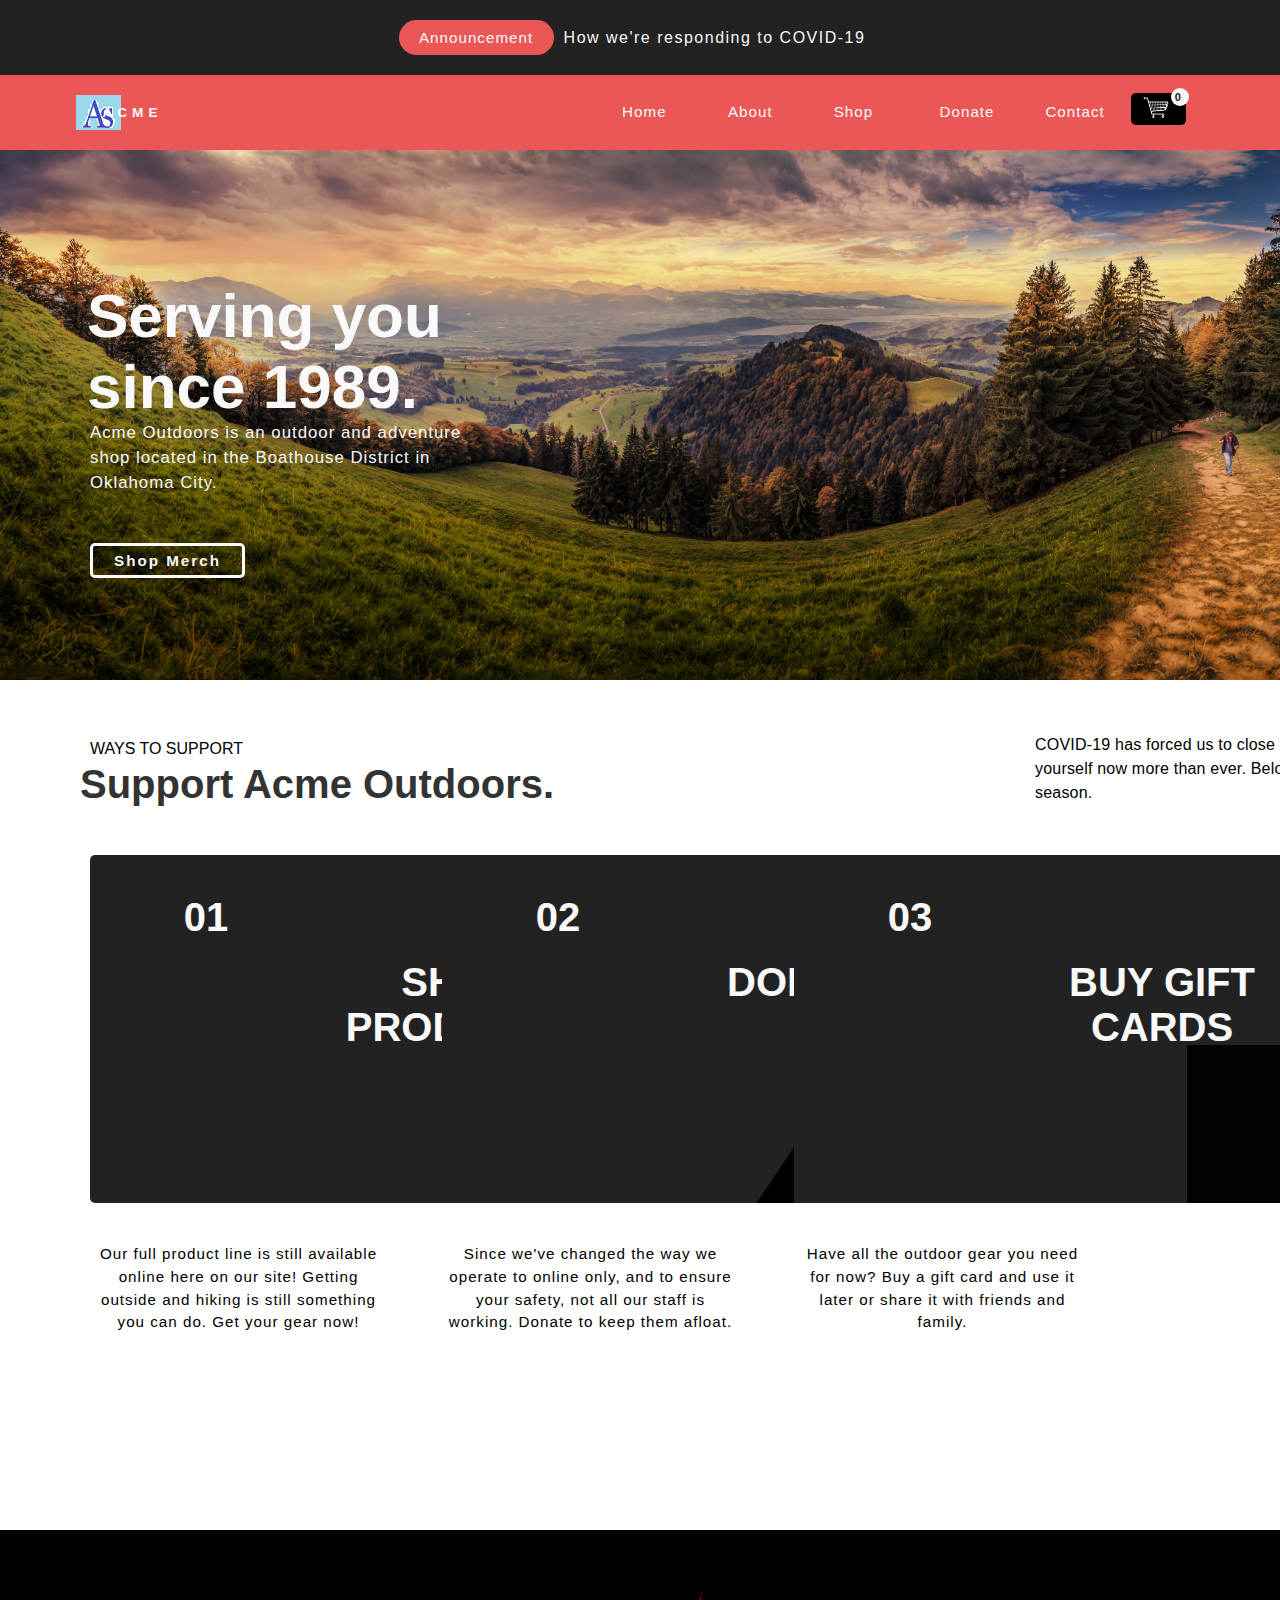
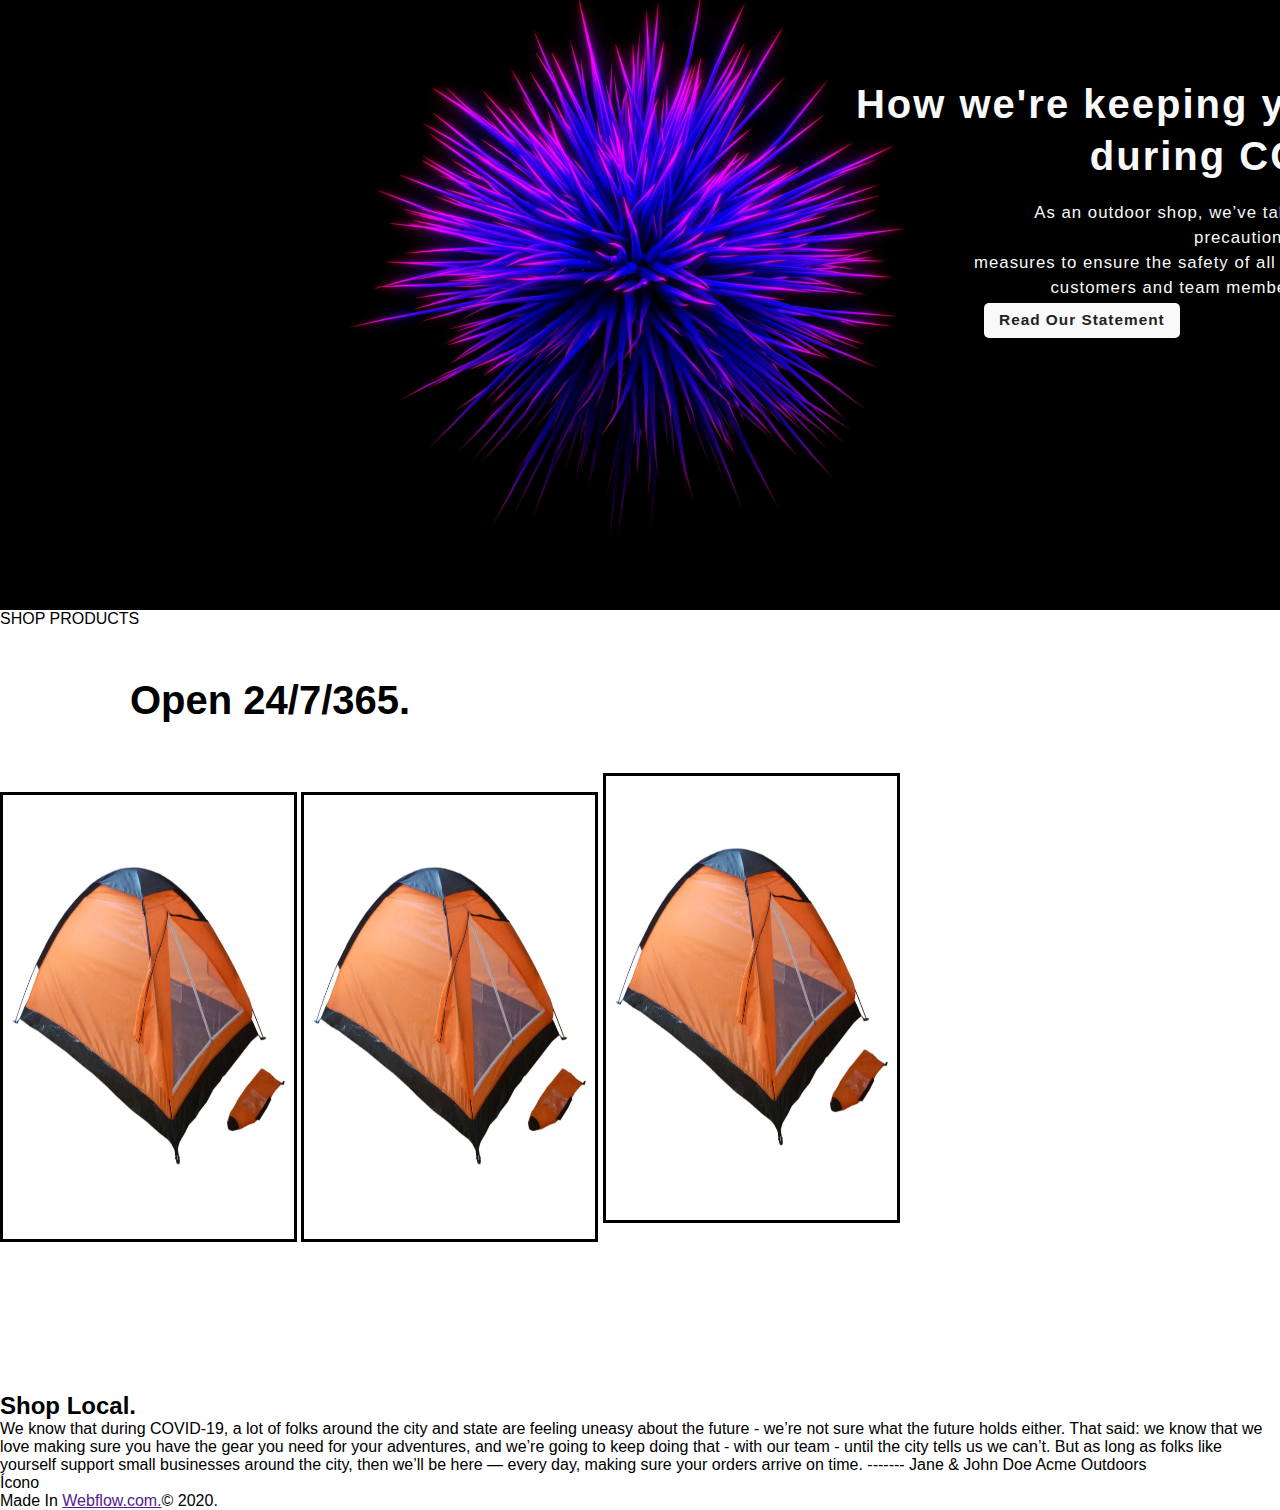
==== index.html @ 79cf7674 "Iniciando el proyecto" ====
<!DOCTYPE html>
<html lang="en">
<head>
    <meta charset="UTF-8">
    <meta http-equiv="X-UA-Compatible" content="IE=edge">
    <meta name="viewport" content="width=device-width, initial-scale=1.0">
    <link rel="stylesheet" href="estilo.css">

    <title>Biznus Template</title>
</head>
<body>
    <header>
        <section class="covid">
            <button>Announcement</button>
            <p>How we're responding to COVID-19</p>
        </section>
        <section class="menu">
            <img src="Logo.jpeg" alt="">
            <span>ACME</span>
            <div>
                <a href="">Home</a>
                <a href="">About</a>
                <a href="">Shop</a>
                <a href="">Donate</a>
                <a href="">Contact</a>
                <button>
                    <span>0</span>
                </button>
            </div>
        </section>
    </header>
    <main>
        <section> 
            <div class="sectionBanner">
                <h1>Serving you <br>since 1989. <br></h1>
                <p>Acme Outdoors is an outdoor and adventure <br></p>
                    <p> <br> shop located in the Boathouse District in</p>
                    <p><br> <br>Oklahoma City.</p>
                <button>Shop Merch</button>
            </div>
        </section>

        <section>
            <div class="section2">       
                <p>
                    <span>WAYS TO SUPPORT</span>
                    <h3 class="tittleSection">Support Acme Outdoors.</h2>
                </p>
                <p class="section2textoD">COVID-19 has forced us to close our retail space, but we need support from patrons like yourself now more than ever. Below, we’ve listed the best ways to help us through this season.</p>
            </div>
            <div class="sectionArt">
                <article >
                   <div class="art1">
                    <span>01</span>
                    <h3>SHOP PRODUCTS</h3>
                   </div> 
                   <p>Our full product line is still available online here on our site! Getting outside and hiking is still something you can do. Get your gear now!</p>
                </article>
                <article >
                    <div class="art2">
                     <span>02</span>
                     <h3>DONATE</h3>
                    </div> 
                    <p>Since we've changed the way we operate to online only, and to ensure your safety, not all our staff is working. Donate to keep them afloat.</p>
                 </article>
                 <article >
                    <div class="art3">
                     <span>03</span>
                     <h3>BUY GIFT CARDS</h3>
                    </div> 
                    <p>Have all the outdoor gear you need for now? Buy a gift card and use it later or share it with friends and family.</p>
                 </article>
            </div>
            
        </section>

        <section>
            <div class="sectionBanner2">
                <h2>How we're keeping you safe during COVID-19 <br> </h2>
                <p>As an outdoor shop, we’ve taken precautionary 
                    <br> measures to ensure the safety of all our 
                    <br> customers and team members.</p>
                <button>Read Our Statement</button>
            </div>

        </section>

        <section class="productos2">
            <p>
                <span>SHOP PRODUCTS</span>
                <h2>Open 24/7/365.</h2>
            </p>
            <article>
                <img src="campaña.webp" alt="">
                <h4>White Tend</h4>
                <p>$ 200.00 USD</p>
                <button>Detalis</button>
            </article>

            <article>
                <img src="campaña.webp" alt="">
                <h4>Tin Coffe Tumbler</h4>
                <p>$ 35.00 USD</p>
                <button>Detalis</button>
            </article>

            <article>
                <img src="campaña.webp" alt="">
                <span>
                    <button>Sale</button>
                </span>
                <h4>Blue Canvas Pack</h4>
                <p>$ 95.00 USD <span>$ 145.00 USD</span></p>
                <button>Detalis</button>
            </article>

        </section>
          
        <section>
            <span></span>
            <div>
                <h2>Shop Local.</h2>
                <p>We know that during COVID-19, a lot of folks around the city and state are feeling uneasy about the future - we’re not sure what the future holds either.

                    That said: we know that we love making sure you have the gear you need for your adventures, and we’re going to keep doing that - with our team - until the city tells us we can’t.
                    
                    But as long as folks like yourself support small businesses around the city, then we’ll be here — every day, making sure your orders arrive on time.
                    
                    -------
                    
                    Jane & John Doe
                <span>Acme Outdoors</span></p>
            </div>
        </section>

    </main>
    <footer>
        <div>
            <span>Ícono</span>
            <div>
                <a href=""></a>
                <a href=""></a>
                <a href=""></a>
            </div>
            <p>Made In <a href="">Webflow.com.</a>© 2020.</p>
        </div>
    </footer>
</body>
</html>
---- estilo.css ----
*{
    font-family: Arial, Helvetica, sans-serif;
    padding: 0;
    margin: 0;
    box-sizing: border-box;
}
:root{
    --primary-color:#eb5757;
    --second-color:#222;
    --light-color:#f9f9f9;
    --gera-color:#333;
}
header{
    background-color: var(--primary-color);
    width: 100vw;
    height: 150px;
    position: fixed;
    z-index: 1;

}
header .covid{   
    width: 100%;
    height: 75px;
    display: flex;
    justify-content: center;
    align-items: center;
    gap: 10px;
    color: var(--light-color);
    background-color:var(--second-color);
    order: 1;
}
header .covid button{
    position: relative;
    width: 155px;
    height: 35px;
    border-radius: 21px;
    left: -8px;
    font-size: 95%;
    border: none;
    background-color: var(--primary-color);
    color: var(--light-color);
    float: left;
    letter-spacing: 1px;



}
header .covid p{
    position: relative;
    font-size: 16px;
    letter-spacing: 1.5px;
    left: -8px;
    
}
header .menu{
    width: 100%;
    height: 75px;
    display: flex;
    justify-content: space-around;
    align-items: center;
    color: var(--light-color);
    padding-left: 180px;
    order: 1;
    

}

header .menu div{
    display: flex;
    gap: 15px;
    width: 600px;
    height: 45px;
    justify-content: space-around;
    align-items: center;
    color: var(--light-color);
    left: 2px;
}
header .menu span{
    position: relative;
    display: flex;
    left: -320px; 
    font-weight: bold;
    letter-spacing: 5px;
    font-size: 85%;
}
header .menu img{
    position: relative;
    display: flex;
    width: 45px;
    height: 35px;
    left: -170px;
}
header .menu div a{
    position: relative;
    height: 35px;
    width: 75px;
    padding-top: 8px;
    border-radius: 5px;
    text-decoration: none;
    color: var(--light-color);
    display: inline-block;
    transition:  all 0.8s ease;
    justify-content: center;
    letter-spacing: 1px;
    font-size: 95%;


}

header .menu div button{
    position: relative;
    left: -20px;
    width: 30px;
    height: 15px;
    border: none;
    background-color: var(--second-color);
    color: var(--light-color);
    border-radius: 18px;
    top: -4px;

}

header .menu button span{
    position: relative;
    left: 40px;
    top: -12px;
    width: 18px;
    height: 18px;
    border-radius:15PX;
    color: var(--second-color);
    justify-content: center;
    background-color: var(--light-color);
    font-size: smaller;
    align-items: center;
    order: 1;
}
header .menu div a:hover{
    background-color: var(--second-color);
}
header .menu div button{
    width: 55px;
    height: 32px;
    border-radius: 5px; /*ESTO ES PARA QUE SE CREE LA CURBA DE NUESTRO CIRCULO, REDONDEA EL BOTON */
    background-image: url("carrito1.0.PNG");
    background-color: black;
    background-repeat: no-repeat, repeat;
    position: relative;
    background-position:center;
    background-size: 60%; /* ESTO ES PARA QUE SE AJUSTE EL TAMAÑO DE LA IMAGEN DE ACUERDO AL TAMAÑO DEL BOTON */
    justify-content: center;

}
main section .sectionBanner{
    width: 100%;
    height: 680px;
    background-image: url("73486.jpg");
    background-repeat: no-repeat;
    background-position:center;
    background-size: cover; /* ESTO ES PARA QUE SE AJUSTE EL TAMAÑO DE LA IMAGEN DE ACUERDO AL TAMAÑO DEL BOTON */
    justify-content: center;
    display: flex;
    justify-content: space-between;
    align-items: center;

}
main section .sectionBanner h1{
    position: absolute;
    display: flex;
    top: 280px; /* parte superior */
    left: 87px; /* parte lateral */
    font-size: 62px;
    color: var(--light-color);
    font-weight: bolder;
}
main section .sectionBanner p{
    position: absolute;
    display: flex;
    color: var(--light-color);
    top: 420px;
    width: 40%;
    font-size: 105%;
    left: 90px;

    letter-spacing: 1px;
    line-height: 1.5;
}
main section .sectionBanner button{
    position: relative;
    width: 155px;
    height: 35px;
    border-radius: 5px;
    top:  220px;
    font-size: 95%;
    border: solid;
    background-color: rgba(0,0,0,0);
    color: var(--light-color);
    letter-spacing: 1px;
    left: 90px;
    letter-spacing: 2px;
    font-weight: bold;
}
main section .sectionBanner button:hover{
    background-color: var(--light-color);
    color: var(--second-color);
    border: none;
    
}
main section .section2{
    width: 100vh;
    height: 150px;
    left: 90px;
    top: 60px;
    display: flex;
    position: relative;
}
main .section2 .tittleSection{
    display: block;
    width: 90vh;
    height: 200px;
    font-size: 40px;
    line-height: 1.2;
    top: 20px;
    position: absolute;
    color: var(--gera-color);
    font-weight: bolder;

}
main .section2 .section2textoD{
    display: flex;
    width: 90vh;
    position: relative;
    justify-content: center;
    left: 78%;
    top:-7px;
    line-height: 1.5;
    letter-spacing: 0.2px;
}
main .section2 p span{
    display: flex;
    position: relative;
    width: 27vh;
}
main .sectionArt{
    width: 100vh;
    height: 700px;
    left: 90px;
    top: 60px;
    display: flex;
    position: relative;
    gap: 55px;
    top: 25px;
}

main .sectionArt .art1{
    width: 56vh;
    height: 348px;
    display: flex;
    position: relative;
    justify-content: center;
    background-image: url("circulo.png");
    background-repeat: no-repeat,repeat;
    background-size: 40%;
    background-position: 130% 130%;
    background-color: var(--second-color);
    border-radius: 5px;
}
main .sectionArt .art2{
    width: 56vh;
    height: 348px;
    display: flex;
    position: relative;
    justify-content: center;
    background-image: url("triangulo.webp");
    background-repeat: no-repeat,repeat;
    background-size: 55%;
    background-position: 125% 132%;
    background-color: var(--second-color);
}
main .sectionArt .art3{
    width: 56vh;
    height: 348px;
    display: flex;
    position: relative;
    justify-content: center;
    background-image: url("cuadrado.png");
    background-repeat: no-repeat,repeat;
    background-size: 40%;
    background-position: 130% 130%;
    background-color: var(--second-color);
    
}

main .sectionArt div h3{
    display: flex;
    position: relative;
    top: 105px;
}

main .sectionArt span,h3{
    color: var(--light-color);
    display: flex;
    position: relative;
    justify-content: space-around;
    width: 100vh;
    height: 150px;
    top: 40px;
    left: -10px;
    font-size: 40px;
    font-weight: bolder;
}
main .sectionArt p{
    display: flex;
    position: relative;
    line-height: 1.5;
    top: 40px;
    letter-spacing: 1px;
    font-size: 95%;
}

main section .sectionBanner2{
    width: 100%;
    height: 680px;
    background-image: url("banner2.jpg");
    background-repeat: no-repeat;
    background-position:center;
    background-size: cover; /* ESTO ES PARA QUE SE AJUSTE EL TAMAÑO DE LA IMAGEN DE ACUERDO AL TAMAÑO DEL BOTON */
    justify-content: center;
    display: flex;
    justify-content: space-between;
    align-items: center;
    float:right;
}
main section .sectionBanner2 h2{
    position: relative;
    width: 85vh;
    height: 200px;
    display: flex;
    font-size: 40px;
    color: var(--light-color);
    font-weight: bolder;
    float:right;
    justify-content: center;
    align-items: center;
    text-align:right;
    top: -140px;
    left: 725px;
    line-height: 1.3;
    letter-spacing: 2px;

}
main section .sectionBanner2 p{
    position: relative;
    display: flex;
    color: var(--light-color);
    font-size: 105%;
    letter-spacing: 1px;
    line-height: 1.5;
    text-align:right;
    justify-content: center;
    align-items: center;
    float:right;
    top: -20px;
    left: 225px;
    line-height: 1.5;


    
}
main section .sectionBanner2 button{
    position: relative;
    display: flex;
    width: 210px;
    height: 35px;
    border-radius: 5px;
    font-size: 96%;
    border: none;
    background-color: var(--light-color);
    color: var(--second-color);
    letter-spacing: 1px;
    justify-content: center;
    align-items: center;
    font-weight: bold;
    float:right;
    top: 50px;
    left: -100px;
    transition: border-color 300ms ease, background-color 300ms ease;
}
main section .sectionBanner2 button:hover{
    background-color: var(--primary-color);
    color: var(--light-color);
    
}
main .productos2 img{
    width: 33vh;
    height: 450px;
    position: relative;
    border: solid ;
    top: 100px;

}
main article{
    width: 33vh;
    height: 700px;
    justify-content: space-around;
    align-items: center;
    justify-content: center;
    display: inline-block;
    text-align: center;
    position: relative;

}
main .productos2 h2{
    display: flex;
    top: 50px;
    left: 130px;
    position: relative;
    font-size: 40px;
}
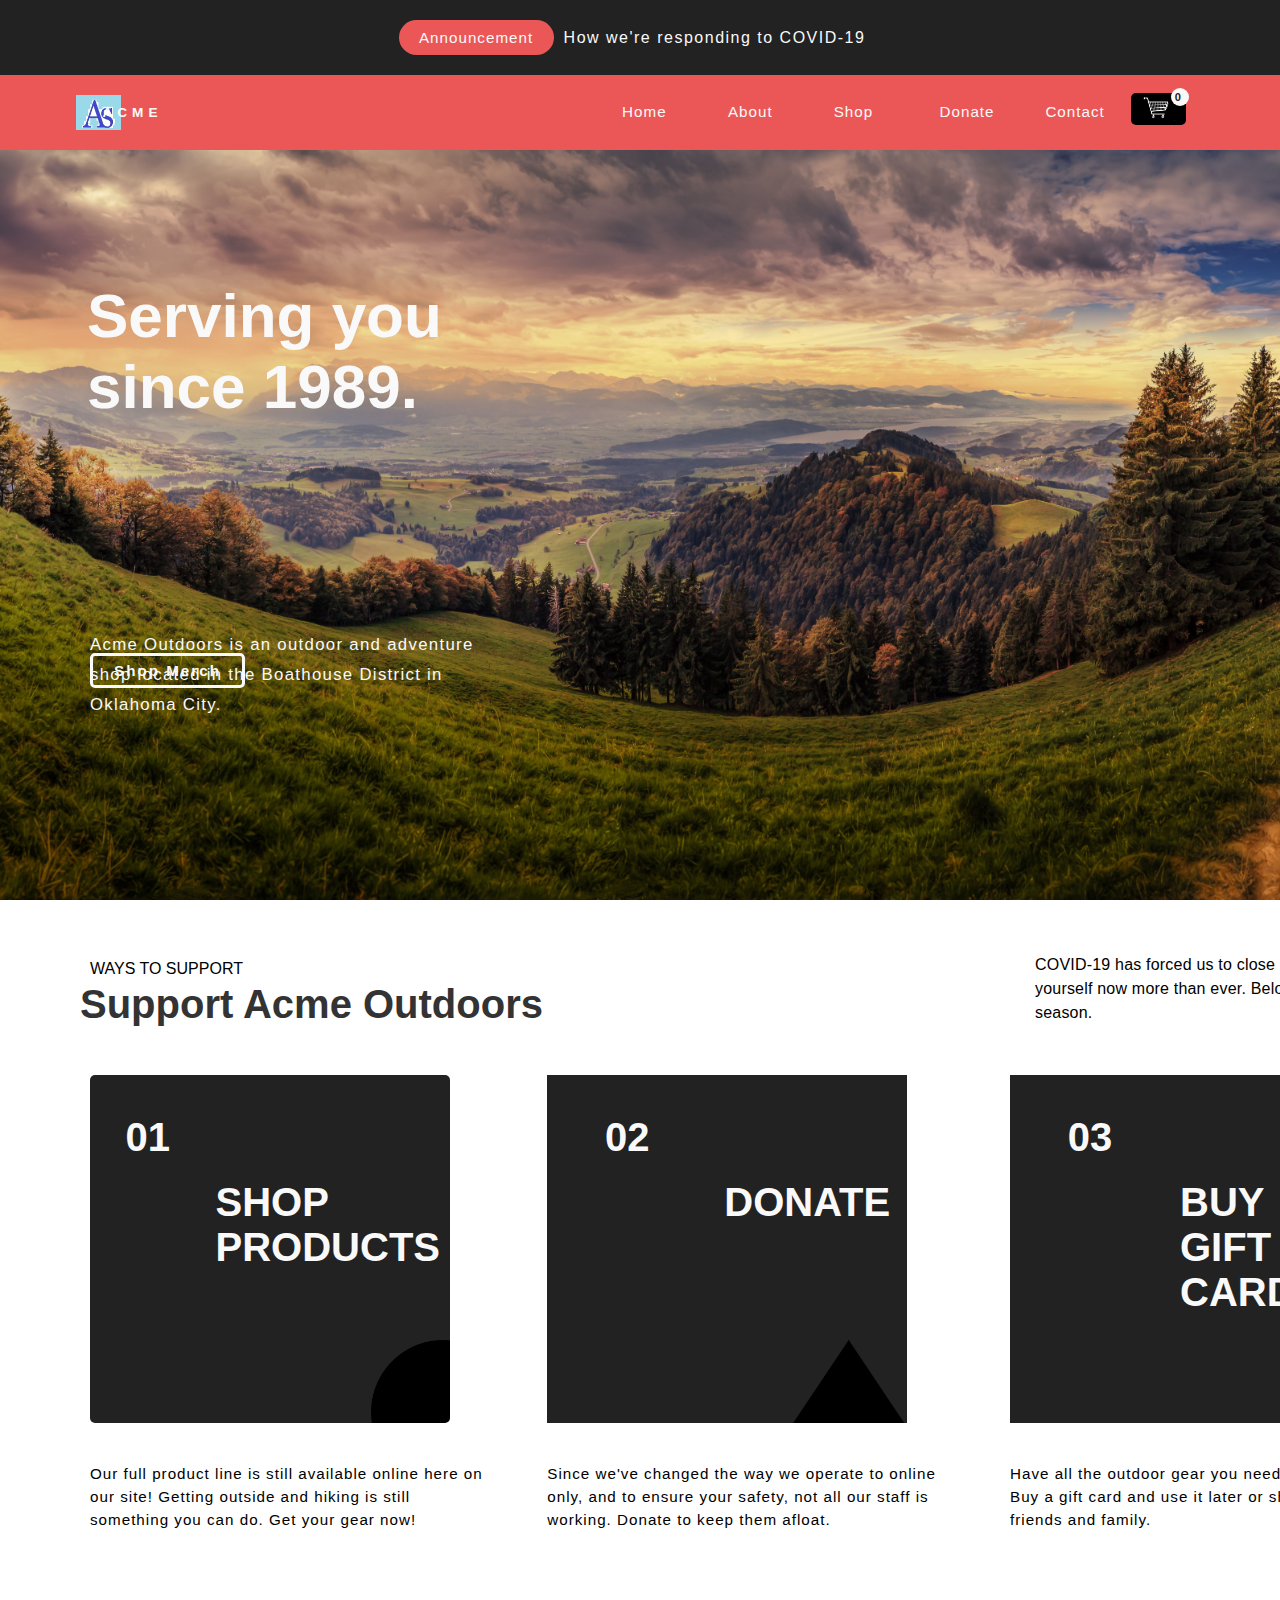
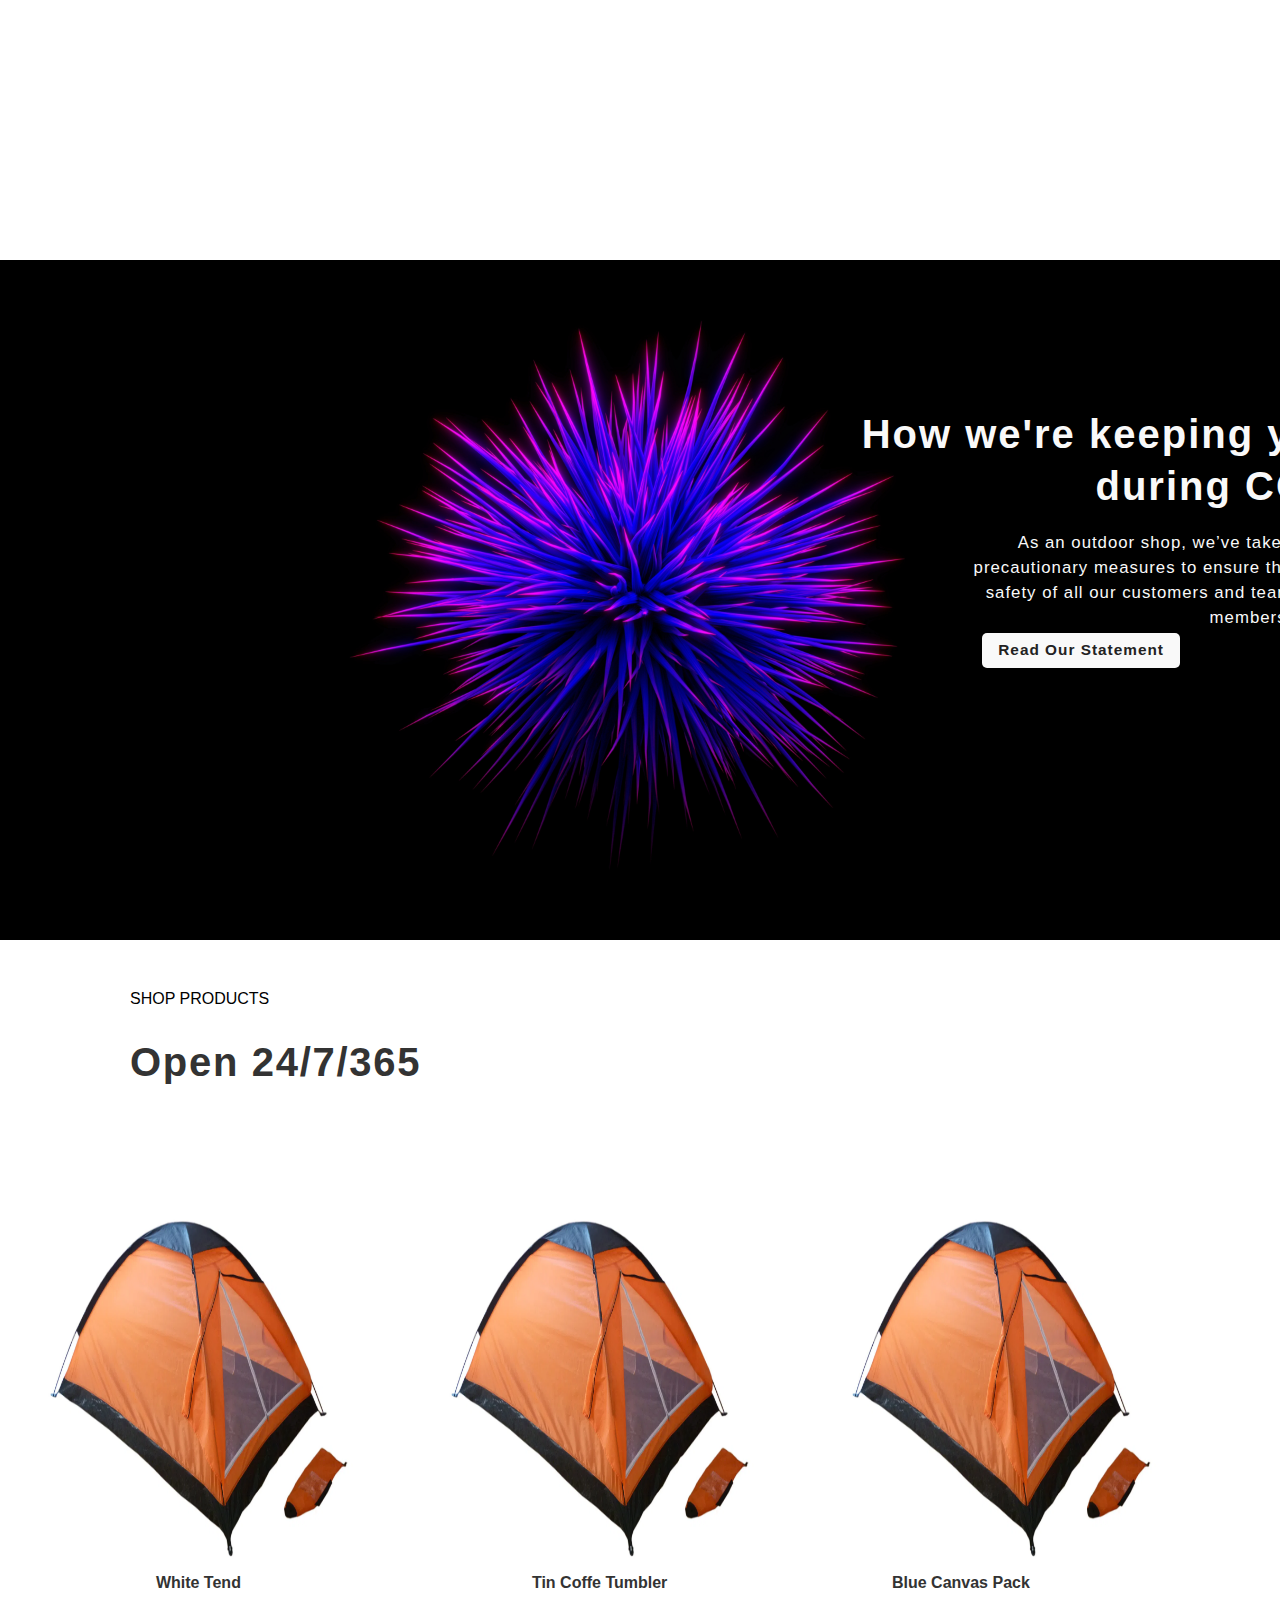
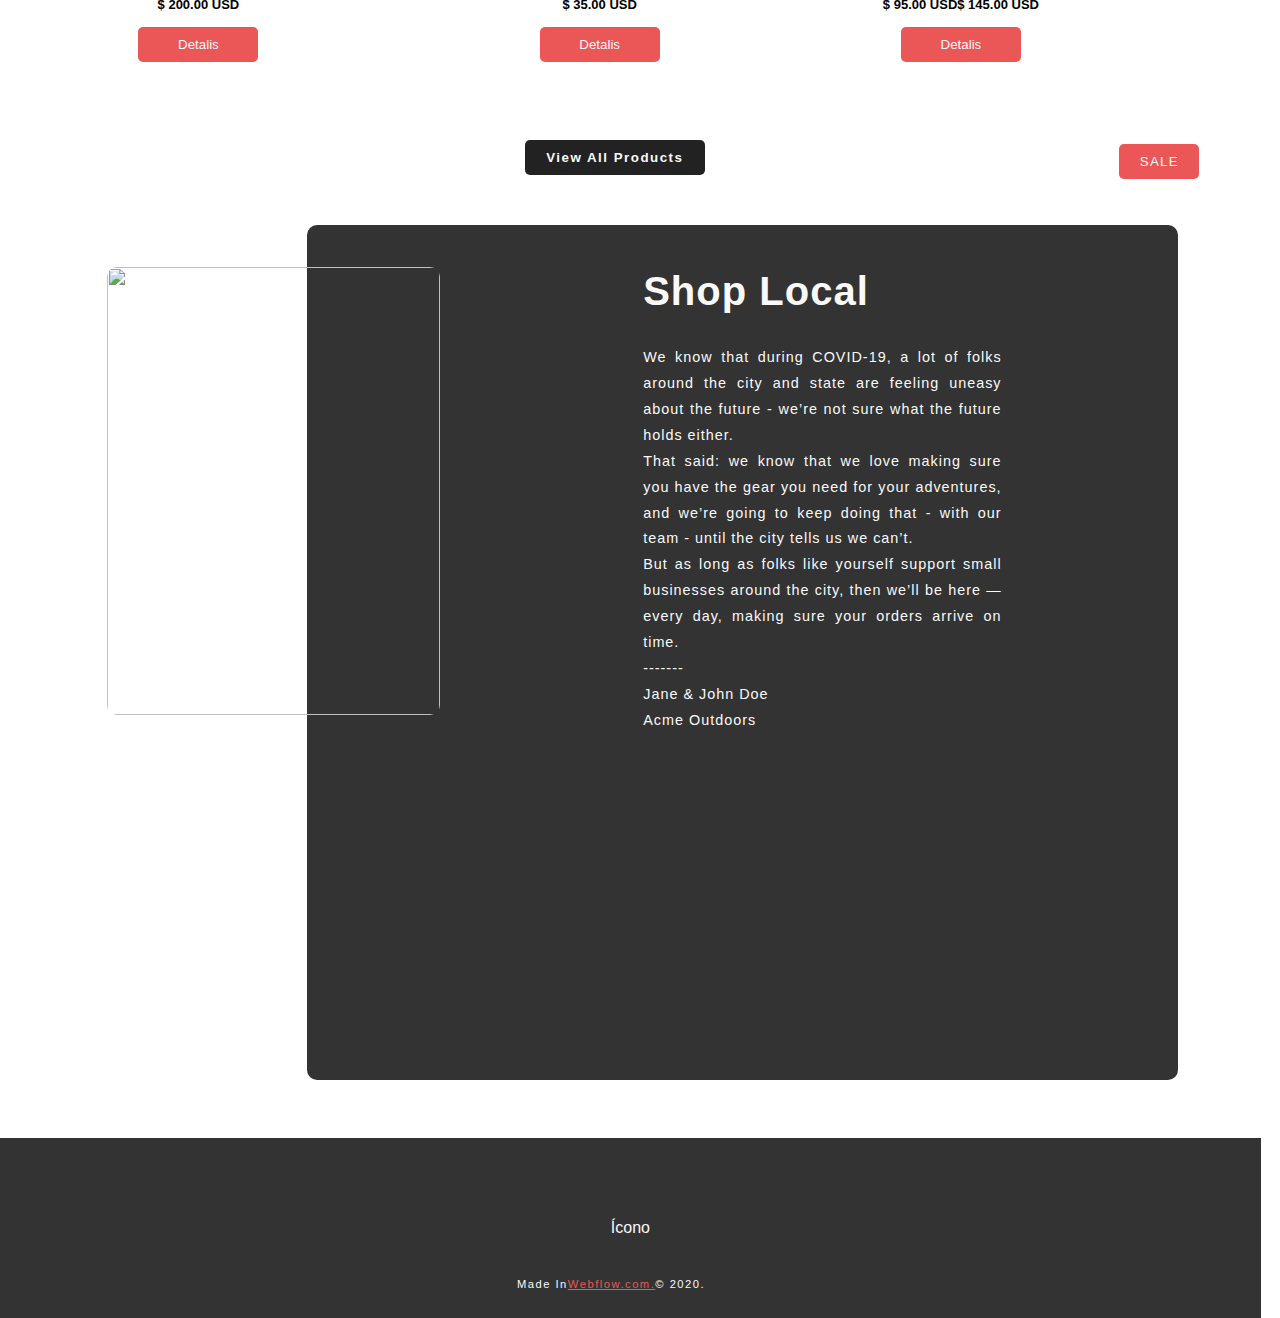
==== commit 5129cb86: "responsive" ====
--- a/index.html
+++ b/index.html
@@ -30,12 +30,10 @@
         </section>
     </header>
     <main>
-        <section> 
+        <section class="section1"> 
             <div class="sectionBanner">
                 <h1>Serving you <br>since 1989. <br></h1>
-                <p>Acme Outdoors is an outdoor and adventure <br></p>
-                    <p> <br> shop located in the Boathouse District in</p>
-                    <p><br> <br>Oklahoma City.</p>
+                <p>Acme Outdoors is an outdoor and adventure shop located in the Boathouse District in Oklahoma City.</p>
                 <button>Shop Merch</button>
             </div>
         </section>
@@ -44,7 +42,7 @@
             <div class="section2">       
                 <p>
                     <span>WAYS TO SUPPORT</span>
-                    <h3 class="tittleSection">Support Acme Outdoors.</h2>
+                    <h3 class="tittleSection">Support Acme Outdoors</h2>
                 </p>
                 <p class="section2textoD">COVID-19 has forced us to close our retail space, but we need support from patrons like yourself now more than ever. Below, we’ve listed the best ways to help us through this season.</p>
             </div>
@@ -74,23 +72,22 @@
             
         </section>
 
-        <section>
+        <section class="sec2">
             <div class="sectionBanner2">
                 <h2>How we're keeping you safe during COVID-19 <br> </h2>
-                <p>As an outdoor shop, we’ve taken precautionary 
-                    <br> measures to ensure the safety of all our 
-                    <br> customers and team members.</p>
+                <p>As an outdoor shop, we’ve taken precautionary measures to ensure the safety of all our customers and team members.</p>
                 <button>Read Our Statement</button>
             </div>
 
         </section>
 
         <section class="productos2">
-            <p>
-                <span>SHOP PRODUCTS</span>
-                <h2>Open 24/7/365.</h2>
-            </p>
-            <article>
+                <p class="texto">
+                    <span>SHOP PRODUCTS</span>
+                    <span class="Texth2">Open 24/7/365</span>
+                </p>
+
+            <article >
                 <img src="campaña.webp" alt="">
                 <h4>White Tend</h4>
                 <p>$ 200.00 USD</p>
@@ -104,36 +101,40 @@
                 <button>Detalis</button>
             </article>
 
-            <article>
+            <article class="tercerart">
                 <img src="campaña.webp" alt="">
                 <span>
-                    <button>Sale</button>
+                    <button>SALE</button>
                 </span>
                 <h4>Blue Canvas Pack</h4>
                 <p>$ 95.00 USD <span>$ 145.00 USD</span></p>
                 <button>Detalis</button>
             </article>
-
+            <div class="dibutton">
+                <button>View All Products</button>
+            </div>
         </section>
           
-        <section>
-            <span></span>
+        <section class="sectionfinal">
             <div>
-                <h2>Shop Local.</h2>
-                <p>We know that during COVID-19, a lot of folks around the city and state are feeling uneasy about the future - we’re not sure what the future holds either.
+                <img src="https://assets.website-files.com/5e7ff3ec0c4ef4c974fa99e3/5e83fe3910db4fde2e69f396_christiann-koepke-dQyS2pMYtok-unsplash%20(1).jpg" alt="">
+                <h2>Shop Local</h2>
+                <p>We know that during COVID-19, a lot of folks around the city and state are feeling uneasy about the future - we’re not sure what the future holds either. <br>
 
-                    That said: we know that we love making sure you have the gear you need for your adventures, and we’re going to keep doing that - with our team - until the city tells us we can’t.
+                    That said: we know that we love making sure you have the gear you need for your adventures, and we’re going to keep doing that - with our team - until the city tells us we can’t. <br>
                     
-                    But as long as folks like yourself support small businesses around the city, then we’ll be here — every day, making sure your orders arrive on time.
+                    But as long as folks like yourself support small businesses around the city, then we’ll be here — every day, making sure your orders arrive on time. <br>
                     
                     -------
-                    
+                    <br>
                     Jane & John Doe
+                    <br>
                 <span>Acme Outdoors</span></p>
             </div>
         </section>
 
     </main>
+<br><br><br><br><br><br>
     <footer>
         <div>
             <span>Ícono</span>
--- a/estilo.css
+++ b/estilo.css
@@ -18,6 +18,16 @@
     z-index: 1;
 
 }
+body{
+    overflow-x: hidden;
+}
+
+/* header:first-child{
+    flex: 2;
+    width: 100%;
+    height: 100px;
+    
+} */
 header .covid{   
     width: 100%;
     height: 75px;
@@ -29,6 +39,11 @@
     background-color:var(--second-color);
     order: 1;
 }
+/* header .covid:first-child{
+    flex: 2;
+    width: 100%;
+    height: 50px;
+} */
 header .covid button{
     position: relative;
     width: 155px;
@@ -60,10 +75,16 @@
     align-items: center;
     color: var(--light-color);
     padding-left: 180px;
-    order: 1;
-    
-
-}
+
+}
+/* header .menu:first-child{
+    width: 100%;
+    height: 85px;
+    display: flex;
+    justify-content: space-around;
+    align-items: center;
+    color: var(--light-color);
+} */
 
 header .menu div{
     display: flex;
@@ -90,6 +111,12 @@
     height: 35px;
     left: -170px;
 }
+/* header.menu img:first-child{
+    flex: 2;
+    display: flex;
+    position: relative;
+    top: -50px;
+} */
 header .menu div a{
     position: relative;
     height: 35px;
@@ -106,11 +133,16 @@
 
 
 }
+/* header .menu div:first-child{
+    height: 40px;
+    border-radius: 5px;
+    top: -50    px;
+} */
 
 header .menu div button{
     position: relative;
     left: -20px;
-    width: 30px;
+    width: 45px;
     height: 15px;
     border: none;
     background-color: var(--second-color);
@@ -150,9 +182,20 @@
     justify-content: center;
 
 }
+/* main section .sectionBanner:first-child{
+    background-color: black;
+    background-repeat: no-repeat, repeat;
+    position: relative;
+    width: 412px;
+    height: 350px;
+}
+main .section1{
+    width: 412px;
+
+} */
 main section .sectionBanner{
-    width: 100%;
-    height: 680px;
+    width: 100vw;
+    height: 100vh;
     background-image: url("73486.jpg");
     background-repeat: no-repeat;
     background-position:center;
@@ -176,13 +219,13 @@
     position: absolute;
     display: flex;
     color: var(--light-color);
-    top: 420px;
-    width: 40%;
+    top: 70%;
+    width: 30%;
+    height: 18%;
     font-size: 105%;
     left: 90px;
-
-    letter-spacing: 1px;
-    line-height: 1.5;
+    letter-spacing: 1.3px;
+    line-height: 1.8;
 }
 main section .sectionBanner button{
     position: relative;
@@ -241,10 +284,9 @@
     width: 27vh;
 }
 main .sectionArt{
-    width: 100vh;
-    height: 700px;
+    width: 100vw;
+    height: 90vh;
     left: 90px;
-    top: 60px;
     display: flex;
     position: relative;
     gap: 55px;
@@ -252,7 +294,7 @@
 }
 
 main .sectionArt .art1{
-    width: 56vh;
+    width: 40vh;
     height: 348px;
     display: flex;
     position: relative;
@@ -265,7 +307,7 @@
     border-radius: 5px;
 }
 main .sectionArt .art2{
-    width: 56vh;
+    width: 40vh;
     height: 348px;
     display: flex;
     position: relative;
@@ -277,7 +319,7 @@
     background-color: var(--second-color);
 }
 main .sectionArt .art3{
-    width: 56vh;
+    width: 40vh;
     height: 348px;
     display: flex;
     position: relative;
@@ -359,8 +401,9 @@
     justify-content: center;
     align-items: center;
     float:right;
+    width: 30vw;
     top: -20px;
-    left: 225px;
+    left: 210px;
     line-height: 1.5;
 
 
@@ -390,16 +433,20 @@
     color: var(--light-color);
     
 }
-main .productos2 img{
-    width: 33vh;
-    height: 450px;
-    position: relative;
-    border: solid ;
+
+main .productos2 article img{
+    width: 80%;
+    height: 500px;
+    position: relative;
     top: 100px;
-
-}
-main article{
-    width: 33vh;
+    align-items: center;
+    justify-content: center;
+    display: inline-block;
+
+
+} 
+main .productos2 article{
+    width: 31vw;
     height: 700px;
     justify-content: space-around;
     align-items: center;
@@ -407,12 +454,595 @@
     display: inline-block;
     text-align: center;
     position: relative;
-
-}
-main .productos2 h2{
-    display: flex;
+}
+main .productos2 p .Texth2{
+    font-size: 40px;
+    width: 30vw;
+    font-weight: bold;
+    letter-spacing: 1.7px;
+    color: var(--gera-color);
+    top: 20px;
+}
+main .productos2 article h4{
+    display:flex;
+    position: relative;
+    align-items: center;
+    justify-content: center;
+    top: 30px;
+    color: var(--gera-color);
+}
+main .productos2 article p{
+    display: flex;
+    position: relative;
+    align-items: center;
+    justify-content: center;
+    top: 35px;
+    font-size: small;
+    font-weight: bold;
+
+}
+main .productos2 .texto span{
+    display:flex;
+    position: relative;
     top: 50px;
     left: 130px;
-    position: relative;
+    width: 40vw;
+    height: 50px;
+
+}
+main .productos2 article button{
+    display: inline-block;
+    position: relative;
+    align-items: center;
+    justify-content: center;
+    color:var(--light-color);
+    background-color: var(--primary-color);
+    width: 120px;
+    height: 35px;
+    border-radius: 5px;
+    border: none;
+    align-content: space-between;
+    top: 50px;
+}
+main .productos2 article span button{
+    width: 80px;
+    height: 35px;
+    border-radius: 5px;
+    border: none;
+    display: flex;
+    position: relative;
+    align-items: center;
+    justify-content: center;
+    float: right;
+    top:200px;
+    background-color: var(--primary-color);
+    color: var(--light-color);
+    letter-spacing: 1.2px;
+}
+
+main .productos2 .dibutton button{
+    display: flex;
+    align-items: center;
+    justify-content: center;
+    align-self: center;
+    position: relative;
+    color:var(--light-color);
+    background-color: var(--second-color);
+    width: 180px;
+    height: 35px;
+    border-radius: 5px;
+    border: none;
+    font-weight: bolder;
+    top: 50%;
+    left: 41%;
+    letter-spacing: 1.5px;
+}
+
+main .sectionfinal{
+    width: 68vw;
+    height: 95vh;
+    background-color: var(--gera-color);
+    display: flex;
+    position: relative;
+    justify-content: center;
+    top: 50px;
+    left: 24vw;
+    border-radius: 10px;
+}
+main .sectionfinal p{
+    width: 28vw;
+    font-size: 90%;
+    top: 30px;
+    left: 80px;
+    color: var(--light-color);
+    letter-spacing: 1px;
+    line-height: 1.8;
+    justify-content: center;
+    text-align: justify;
+    position: relative;
+}
+main .sectionfinal img{
+    width: 26vw;
+    height: 35vw;
+    display: flex;
+    position: absolute;
+    left: -200px;
+    top: 42px;
+    border-radius: 10px;
+    object-fit: cover;
+}
+main .sectionfinal h2{
+    color: var(--light-color);
+    width: 20vw;
+    height: 10vh;
+    top: 30px;
+    left: 80px;
     font-size: 40px;
+    letter-spacing: 1px;
+    line-height: 1.8;
+    justify-content: center;
+    position: relative;
+}
+footer{
+    width: 98.5vw;
+    height: 180px;
+    position: relative;
+    display: flex;
+    justify-content: space-around;
+    align-items: center;
+    background-color: var(--gera-color);
+}
+footer span{
+    display: flex;
+    color: var(--light-color);
+
+}
+footer p{
+    font-size: 70%;
+    top: 140px;
+    left: 41%;
+    display: flex;
+    align-items: center;
+    justify-content: center;
+    align-self: center;
+    position: absolute;
+    color: var(--light-color);
+    letter-spacing: 1.5px;
+}
+footer a{
+    color: var(--primary-color);
+}
+@media screen and (max-width: 412px){
+    header .covid{
+        height: 100px;
+        display: block;
+        height: 100%;
+        object-fit: cover;
+    }
+    header{
+        position: fixed;
+        z-index: 1;
+        width: 100%;
+        height: 13%;
+    }
+
+    header .covid button{
+        width: 28%;
+        height: 35%;
+        top: 8px;
+        left: 35%;
+        border-radius: 4px;
+        font-size: small;
+    }
+    header .covid p{
+        width: 100%;
+        height: 50px;
+        top:30px;
+        left: -65px;
+        font-size: smaller;
+        text-align: center;
+    }
+    header .covid{
+        width: 100vw;
+        height: 46%;
+    }
+    header .menu div{
+        position: relative;
+        width: 80%;
+        left: -100px;
+        gap: 3;
+    }
+    header .menu div a{
+        top: 15px;
+        gap: 8px;
+        font-size: smaller;
+    }
+    header .menu img{
+        position: relative;
+        top: 15px;
+        left: -135px;
+    }
+    header .menu span{
+        top: -10px;
+        left: -180px;
+        letter-spacing: 1.5px;
+        font-size: small;
+        text-align: center;
+        position: relative;
+    }
+    header .menu{
+        width: 95%;
+        height: 30%;
+        position: relative;
+        display: flex;
+    }
+    header .menu div button{
+        position: relative;
+        top: 15px;
+        left: 0;
+        width: 115%;
+        height: 80%;
+        border-radius: 3px;
+        background-size: 100%;
+    }
+    header .menu div button span{
+        left: 65%;
+        scale: 80%;
+        font-size: 120%;
+        align-items: center;
+        text-align: center;
+        justify-content: center;
+
+
+    }
+    main .section1{
+        width: 100vw;
+        display: flex;
+    }
+    main .section1 .sectionBanner{
+        display: flex;
+        position: relative;
+        width: 412px;
+        height: 40vh;
+        overflow: hidden;
+        background-repeat: no-repeat;
+        background-position: top;
+
+    }
+    main .section1 .sectionBanner h1{
+        font-size: 15px;
+        top: 5%;
+        left: 22%;
+        width: 120%;
+        scale: 200%;
+        position: relative;
+        justify-content: center;
+        align-items: center;
+    }
+    main .section1 .sectionBanner p{
+        font-size: 1px;
+        letter-spacing: 1.2;
+        line-height: 1.5;
+        top: 30%;
+        left: -25%;
+        width: 100%;
+        scale: 180%;
+        justify-content: center;
+        position: relative;
+        font-size: 50%;
+        text-align:start;
+    }
+    main .section1 .sectionBanner br{
+
+        display: none;
+
+    }
+    .sectionBanner{
+        width: 100%;
+        height: 30%;
+    }
+    html,body{
+        overflow-x: hidden; 
+        height:100%; 
+; 
+    }
+    main .section2 p{
+        width: 100%;
+        height: 10%;
+        top: 100%;
+        left:40%;
+        display: flex;
+        position: relative;
+        justify-content: center;
+        align-items: center;
+        text-align: end;
+        font-size: 80%;
+    }
+    main .section2 h3.tittleSection{
+        position: absolute;
+        display: block;
+        top:150%;
+        left: -10%;
+        font-size: 20px;
+        width: 80vw;
+        height: 5vh;
+        align-items: center;
+        justify-content: center;
+        text-align: end;
+    }
+    main div.section2{
+        width: 100vw;
+        height: 3vh;
+        top: 15%;
+        position: relative;
+        display: flex;
+    }
+    main .sectionArt{
+        width: 100vw;
+        height: 120vh;
+        top: -100%;
+        left: -8%;
+        float:inline-start;
+        position: relative;
+        display: flow-root;
+        justify-content: center;
+        align-items: center;
+
+    }
+    main .sectionArt article{
+        width: 100vw;
+        height: 32%;
+    }
+
+    main .sectionArt div{
+        justify-content: center;
+        align-items: center;
+        position: relative;
+        display: flex;
+        scale: 68%;
+        left: -5%;
+        
+    }
+    main .sectionArt p{
+        width: 80vw;
+        justify-content: center;
+        align-items: center;
+        position: relative;
+        display: inline-block;
+        top:-15%;
+        left: 18%;
+        text-align: center;
+        font-weight:bold;
+        letter-spacing: 1px;
+    }
+    main .sectionArt .art1{
+        background-position: 7% 45%;
+        background-color: var(--gera-color);    
+    }
+    main .sectionArt .art2{
+        background-position: 3% 38%;
+        background-size: 45%; 
+        background-color: var(--gera-color); 
+
+    }
+    main .sectionArt .art3{
+        background-position: 3% 38%;
+        background-size: 45%;  
+        background-color: var(--gera-color);  
+    }
+    main .sectionArt div h3{
+        top: 10%;
+        left: 5%;
+    }
+    main .sectionArt .art2 h3{
+        left: -0%;
+    }
+    main section .sectionBanner2{
+        position: relative;
+        display: block;
+        width: 100vw;
+        height: 25vh;
+        top:0%;
+        left: 0%;
+    }
+    main section .sectionBanner2 p{
+        position: relative;
+        display: block;
+        left: 10%;
+        top: 0%;
+        font-size: 12px;
+        width: 80vw;
+        float: left;
+        align-items:center ;
+        text-align: center;
+        justify-content: center;
+    }
+    main section .sectionBanner2 h2{
+        position: relative;
+        display: flex;
+        top: 0%;
+        left: 10%;
+        width: 80vw;
+        height: 10vh;
+        font-size: 25px;
+        justify-content: center;
+        float:none;
+        text-align: center;
+        align-items: center;
+    }
+    main section .sectionBanner2 button{
+        position: relative;
+        display: flex;
+        top: 10%;
+        left: -20%;
+        float:right;
+        align-items: center;
+        width: 60vw;
+        height: 3vh;
+    }
+    
+    main section .texto{
+        position: relative;
+        display: flex;
+        top: 0%;
+        left: 0%;
+        width: 100vw;
+        height: 10vh;
+    }
+    section.productos2{
+        width: 100vw;
+        height: 160vh;
+    }
+    main .productos2 .texto span{
+        display: flex;
+        position: relative;
+        TOP: 20%;
+        left: 5%;
+        align-items: center;
+    }  
+    main .productos2 p .Texth2{
+        display: flex;
+        position: relative;
+        font-size: 29px;
+        width: 70vw;
+        height: 6vh;
+        top: 15%;
+        left: 0%;
+        align-items: center;
+        justify-content: center;
+        text-decoration-line: underline;
+        text-decoration-style:double;
+        text-decoration-color: var(--primary-color);
+    }
+    main .productos2 article{
+        width: 80vw;
+        height: 36vh;
+        justify-content: center;
+        align-items: center;
+        top: 0%;
+        left: 10%;
+        float: inline-start;
+    }
+    main .productos2 article img{
+        width: 100%;
+        height: 25vh;
+        top: 0%;
+        left: 0%;
+    }
+    main .productos2 article.tercerart{
+        justify-content: center;
+        align-items: center;
+        justify-content: center;
+        top: 0%;
+        left: 10%;
+    }
+    main .productos2 article h4{
+        width: 45vw;
+        height: 2vh;
+        justify-content: center;
+        align-items: center;
+        justify-content: center;
+        top: 0%;
+        left: 22%;
+    }
+    main .productos2 article p{
+        width: 45vw;
+        height: 2vh;
+        justify-content: center;
+        align-items: center;
+        justify-content: center;
+        top: 2%;
+        left: 22%;
+    }
+    main .productos2 article p span{
+        text-decoration-line: line-through;
+        text-decoration-color: var(--primary-color);
+    }
+    main .productos2 article button{
+        width: 20vw;
+        height: 2vh;
+        justify-content: center;
+        align-items: center;
+        justify-content: center;
+        top: 7%;
+        left: 0%;
+    }
+
+    main .productos2 .dibutton button{
+        width: 80vw;
+        height: 4vh;
+        justify-content: center;
+        align-items: center;
+        justify-content: center;
+        top: 0%;
+        left: 10%;
+        font-size: 20px;
+    }
+    main .productos2 article span button{
+        width: 20vw;
+        height: 2vh;
+        justify-content: center;
+        align-items: center;
+        justify-content: center;
+        display: flex;
+        position: relative;
+        top: -65%;
+        left: 0%;
+    }
+    main .sectionfinal{
+        width: 100vw;
+        height: 60vh;
+        top: 0%;
+        left: 0%;
+        position: relative;
+        display: flex;
+        justify-content: center;
+        align-items: center;
+        justify-content: center;
+    }
+    main .sectionfinal div{
+        width: 100vw;
+        height: 70vh;
+        top: 0%;
+        position: relative;
+        display: flex;
+        justify-content: center;
+        align-items: center;
+        border-radius: 5px;
+    }
+    main .sectionfinal img{
+        width: 100%;
+        height: 15vh;
+        top: -22%;
+        left: 24%;
+        position: relative;
+        display: flex;
+        justify-content: center;
+        align-items: center;
+    }
+    main .sectionfinal p{
+        width: 70vw;
+        height: 50vh;
+        top: 10%;
+        left: -30%;
+        font-size: 2px;
+        position: relative;
+        display: flex;
+        justify-content: center;
+        align-items: center;
+        text-align:center;
+        letter-spacing: .5px;
+        scale: 550%;
+    }
+    main .sectionfinal h2{
+        width: 100vw;
+        height: 10vh;
+        top: -37%;
+        left: -15%;
+        font-size: 16px;
+        position: relative;
+        display: flex;
+        justify-content: center;
+        align-items: center;
+    }
 }